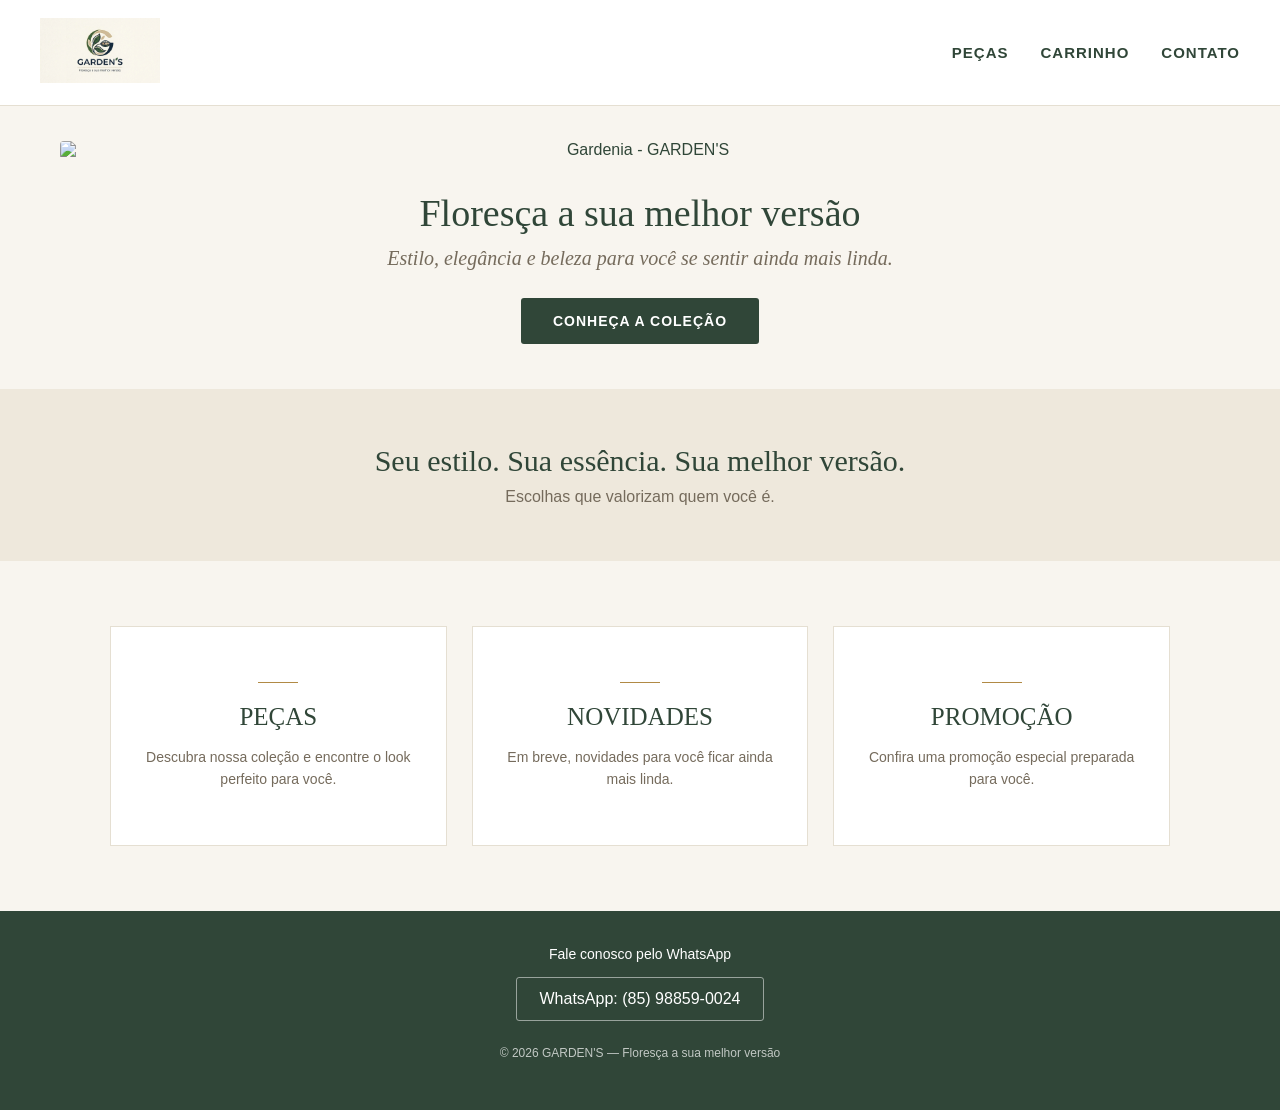
==== index.html @ 16fef8a5 "Update index.html" ====
<!DOCTYPE html>
<html lang="pt-BR">
<head>
    <meta charset="UTF-8">
    <meta name="viewport" content="width=device-width, initial-scale=1.0">

    <title>GARDEN'S | Floresça a sua melhor versão</title>

    <style>
        * {
            box-sizing: border-box;
            margin: 0;
            padding: 0;
        }

        body {
            font-family: Arial, Helvetica, sans-serif;
            background: #f8f5ef;
            color: #304638;
        }

        /* =========================
           CABEÇALHO
        ========================= */

        header {
            background: #ffffff;
            border-bottom: 1px solid #e5dfd2;
            padding: 18px 30px;
        }

        .header-container {
            max-width: 1200px;
            margin: auto;
            display: flex;
            align-items: center;
            justify-content: space-between;
            gap: 30px;
        }

        .logo {
            width: 120px;
            height: auto;
            object-fit: contain;
        }

        nav {
            display: flex;
            gap: 32px;
            align-items: center;
        }

        nav a {
            text-decoration: none;
            color: #304638;
            font-size: 15px;
            font-weight: bold;
            letter-spacing: 1px;
            transition: 0.3s;
        }

        nav a:hover {
            color: #b18a45;
        }

        /* =========================
           DESTAQUE PRINCIPAL
        ========================= */

        .hero {
            max-width: 1200px;
            margin: 35px auto 0;
            padding: 0 20px;
            text-align: center;
        }

        .hero-image {
            width: 100%;
            max-height: 650px;
            object-fit: cover;
            object-position: center;
            display: block;
            border-radius: 4px;
        }

        .hero-content {
            padding: 32px 20px 45px;
        }

        .hero-content h1 {
            font-family: Georgia, serif;
            font-size: 38px;
            font-weight: normal;
            color: #304638;
            margin-bottom: 12px;
        }

        .hero-content p {
            font-family: Georgia, serif;
            font-size: 20px;
            color: #756b5c;
            margin-bottom: 28px;
            font-style: italic;
        }

        .btn-colecao {
            display: inline-block;
            background: #304638;
            color: white;
            padding: 15px 32px;
            border-radius: 3px;
            text-decoration: none;
            font-size: 14px;
            font-weight: bold;
            letter-spacing: 1px;
            transition: 0.3s;
        }

        .btn-colecao:hover {
            background: #b18a45;
        }

        /* =========================
           FRASE DE ESTILO
        ========================= */

        .frase-estilo {
            text-align: center;
            padding: 55px 20px;
            background: #eee8dc;
        }

        .frase-estilo h2 {
            font-family: Georgia, serif;
            font-size: 30px;
            font-weight: normal;
            color: #304638;
            margin-bottom: 10px;
        }

        .frase-estilo p {
            font-size: 16px;
            color: #756b5c;
        }

        /* =========================
           CARDS
        ========================= */

        .cards-section {
            max-width: 1100px;
            margin: auto;
            padding: 65px 20px;
        }

        .cards {
            display: grid;
            grid-template-columns: repeat(3, 1fr);
            gap: 25px;
        }

        .card {
            background: #ffffff;
            border: 1px solid #e5dfd2;
            min-height: 220px;
            padding: 35px 25px;
            text-align: center;
            text-decoration: none;
            color: #304638;
            display: flex;
            flex-direction: column;
            justify-content: center;
            align-items: center;
            transition: 0.3s;
        }

        .card:hover {
            transform: translateY(-5px);
            box-shadow: 0 10px 25px rgba(0,0,0,0.08);
            border-color: #b18a45;
        }

        .card h3 {
            font-family: Georgia, serif;
            font-size: 25px;
            font-weight: normal;
            margin-bottom: 15px;
        }

        .card p {
            font-size: 14px;
            line-height: 1.6;
            color: #756b5c;
        }

        .card-detalhe {
            width: 40px;
            height: 1px;
            background: #b18a45;
            margin-bottom: 20px;
        }

        /* =========================
           RODAPÉ
        ========================= */

        footer {
            background: #304638;
            color: white;
            text-align: center;
            padding: 35px 20px;
        }

        footer p {
            margin-bottom: 15px;
            font-size: 14px;
        }

        .whatsapp {
            display: inline-block;
            color: white;
            text-decoration: none;
            border: 1px solid rgba(255,255,255,0.5);
            padding: 12px 22px;
            border-radius: 3px;
            transition: 0.3s;
        }

        .whatsapp:hover {
            background: #b18a45;
            border-color: #b18a45;
        }

        .copyright {
            margin-top: 25px;
            font-size: 12px;
            opacity: 0.7;
        }

        /* =========================
           CELULAR
        ========================= */

        @media (max-width: 700px) {

            header {
                padding: 15px 20px;
            }

            .header-container {
                flex-direction: column;
                gap: 15px;
            }

            .logo {
                width: 100px;
            }

            nav {
                gap: 20px;
            }

            nav a {
                font-size: 13px;
            }

            .hero {
                margin-top: 20px;
                padding: 0 12px;
            }

            .hero-image {
                max-height: 500px;
            }

            .hero-content {
                padding: 28px 10px 40px;
            }

            .hero-content h1 {
                font-size: 30px;
            }

            .hero-content p {
                font-size: 18px;
            }

            .frase-estilo {
                padding: 45px 20px;
            }

            .frase-estilo h2 {
                font-size: 25px;
            }

            .cards {
                grid-template-columns: 1fr;
                gap: 18px;
            }

            .cards-section {
                padding: 45px 20px;
            }

            .card {
                min-height: 180px;
            }
        }
    </style>
</head>

<body>

    <!-- =========================
         TOPO
    ========================= -->

    <header>
        <div class="header-container">

            <a href="index.html">
                <img src="logo.jpg" alt="GARDEN'S" class="logo">
            </a>

            <nav>
                <a href="pecas.html">PEÇAS</a>
                <a href="carinho.html">CARRINHO</a>
                <a href="contato.html">CONTATO</a>
            </nav>

        </div>
    </header>


    <!-- =========================
         IMAGEM DA DONA DA LOJA
    ========================= -->

    <main>

        <section class="hero">

            <img
                src="gardenia.JPG"
                alt="Gardenia - GARDEN'S"
                class="hero-image"
            >

            <div class="hero-content">

                <h1>Floresça a sua melhor versão</h1>

                <p>
                    Estilo, elegância e beleza para você se sentir ainda mais linda.
                </p>

                <a href="pecas.html" class="btn-colecao">
                    CONHEÇA A COLEÇÃO
                </a>

            </div>

        </section>


        <!-- =========================
             FRASE DE ESTILO
        ========================= -->

        <section class="frase-estilo">

            <h2>Seu estilo. Sua essência. Sua melhor versão.</h2>

            <p>
                Escolhas que valorizam quem você é.
            </p>

        </section>


        <!-- =========================
             CARDS
        ========================= -->

        <section class="cards-section">

            <div class="cards">

                <!-- CARD PEÇAS -->

                <a href="pecas.html" class="card">

                    <div class="card-detalhe"></div>

                    <h3>PEÇAS</h3>

                    <p>
                        Descubra nossa coleção e encontre o look perfeito para você.
                    </p>

                </a>


                <!-- CARD NOVIDADES -->

                <a href="novidades.html" class="card">

                    <div class="card-detalhe"></div>

                    <h3>NOVIDADES</h3>

                    <p>
                        Em breve, novidades para você ficar ainda mais linda.
                    </p>

                </a>


                <!-- CARD PROMOÇÃO -->

                <a href="promocao.html" class="card">

                    <div class="card-detalhe"></div>

                    <h3>PROMOÇÃO</h3>

                    <p>
                        Confira uma promoção especial preparada para você.
                    </p>

                </a>

            </div>

        </section>

    </main>


    <!-- =========================
         RODAPÉ
    ========================= -->

    <footer>

        <p>Fale conosco pelo WhatsApp</p>

        <a
            href="https://wa.me/5585988590024"
            target="_blank"
            class="whatsapp"
        >
            WhatsApp: (85) 98859-0024
        </a>

        <p class="copyright">
            © 2026 GARDEN'S — Floresça a sua melhor versão
        </p>

    </footer>

</body>
</html>
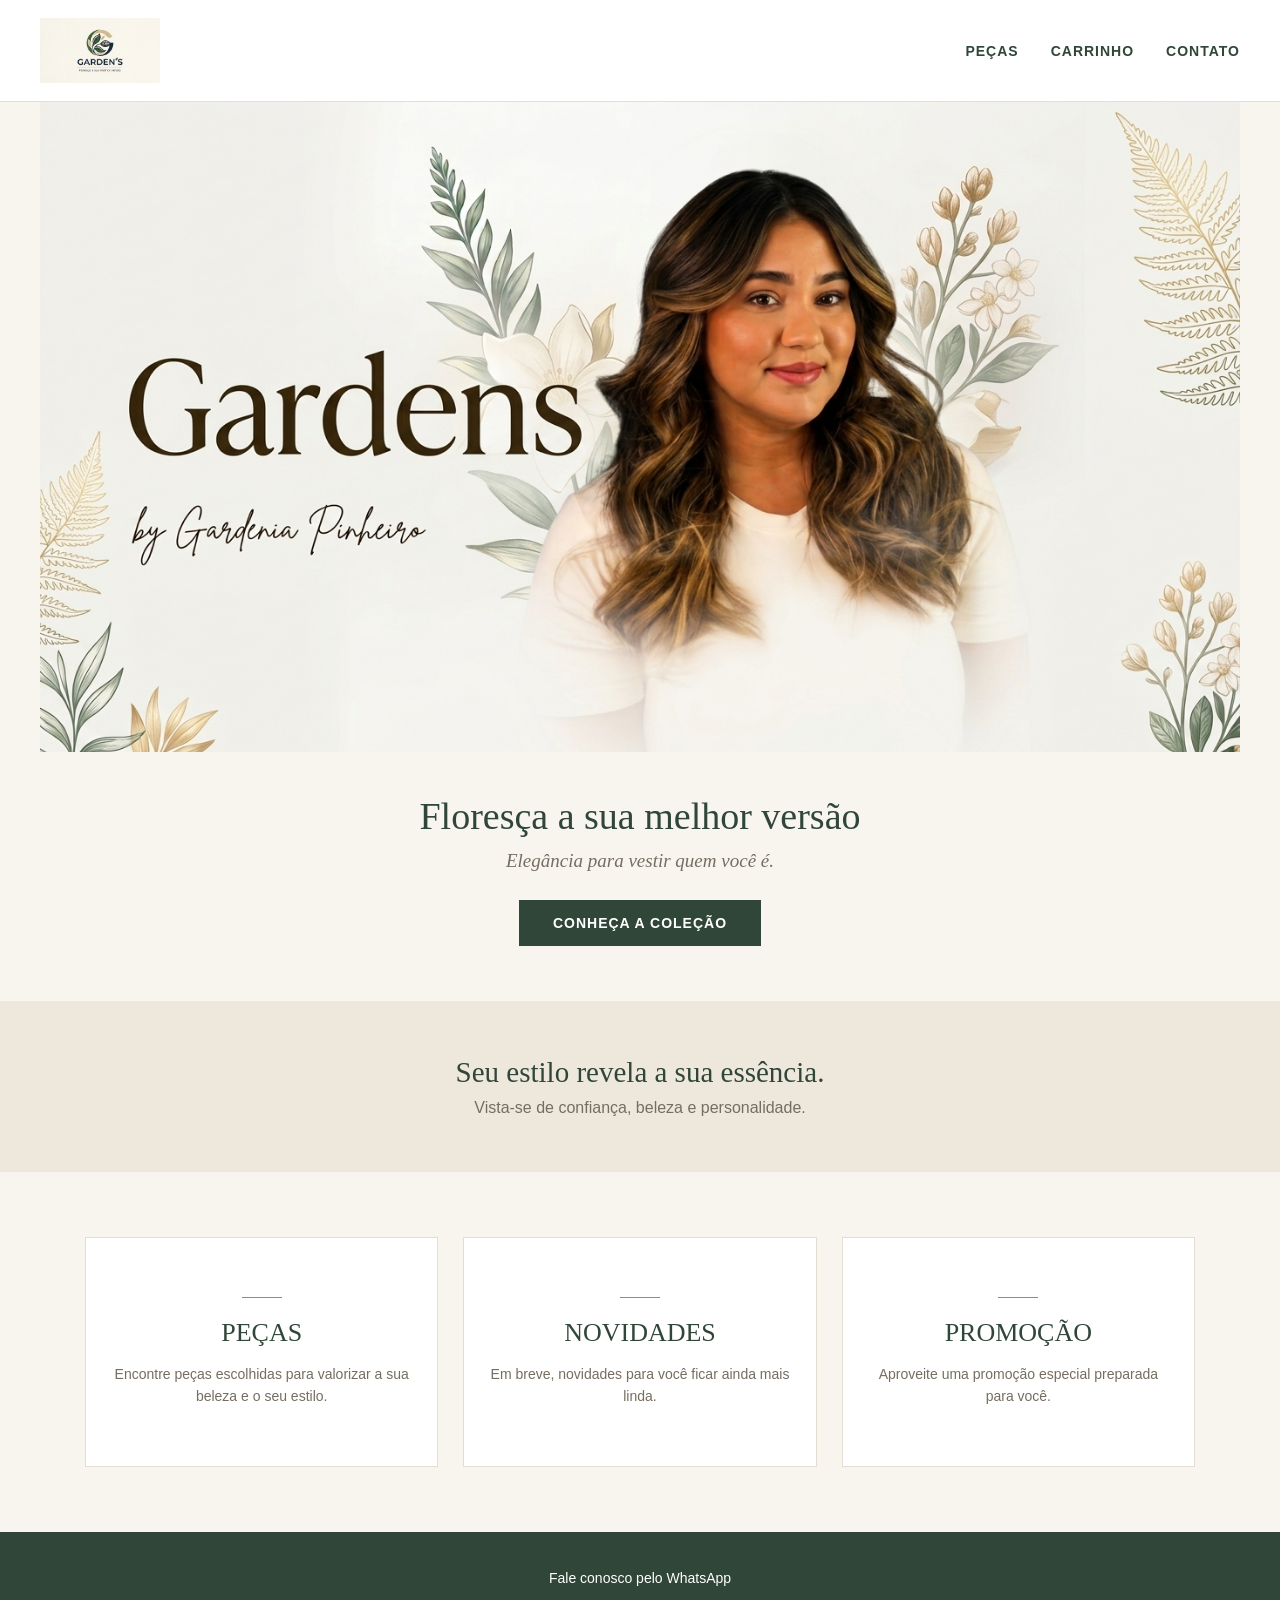
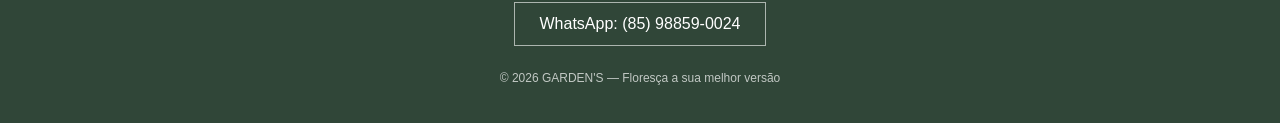
==== commit 179c5f9f: "Update index.html" ====
--- a/index.html
+++ b/index.html
@@ -25,90 +25,32 @@
 
         header {
             background: #ffffff;
-            border-bottom: 1px solid #e5dfd2;
+            border-bottom: 1px solid #e4dfd5;
             padding: 18px 30px;
         }
 
-        .header-container {
+        .topo {
             max-width: 1200px;
             margin: auto;
             display: flex;
             align-items: center;
             justify-content: space-between;
-            gap: 30px;
         }
 
         .logo {
             width: 120px;
             height: auto;
-            object-fit: contain;
+            display: block;
         }
 
         nav {
             display: flex;
+            align-items: center;
             gap: 32px;
-            align-items: center;
         }
 
         nav a {
-            text-decoration: none;
             color: #304638;
-            font-size: 15px;
-            font-weight: bold;
-            letter-spacing: 1px;
-            transition: 0.3s;
-        }
-
-        nav a:hover {
-            color: #b18a45;
-        }
-
-        /* =========================
-           DESTAQUE PRINCIPAL
-        ========================= */
-
-        .hero {
-            max-width: 1200px;
-            margin: 35px auto 0;
-            padding: 0 20px;
-            text-align: center;
-        }
-
-        .hero-image {
-            width: 100%;
-            max-height: 650px;
-            object-fit: cover;
-            object-position: center;
-            display: block;
-            border-radius: 4px;
-        }
-
-        .hero-content {
-            padding: 32px 20px 45px;
-        }
-
-        .hero-content h1 {
-            font-family: Georgia, serif;
-            font-size: 38px;
-            font-weight: normal;
-            color: #304638;
-            margin-bottom: 12px;
-        }
-
-        .hero-content p {
-            font-family: Georgia, serif;
-            font-size: 20px;
-            color: #756b5c;
-            margin-bottom: 28px;
-            font-style: italic;
-        }
-
-        .btn-colecao {
-            display: inline-block;
-            background: #304638;
-            color: white;
-            padding: 15px 32px;
-            border-radius: 3px;
             text-decoration: none;
             font-size: 14px;
             font-weight: bold;
@@ -116,39 +58,98 @@
             transition: 0.3s;
         }
 
-        .btn-colecao:hover {
-            background: #b18a45;
+        nav a:hover {
+            color: #b08a45;
+        }
+
+        /* =========================
+           IMAGEM PRINCIPAL
+        ========================= */
+
+        .hero {
+            width: 100%;
+            text-align: center;
+            background: #f8f5ef;
+        }
+
+        .hero img {
+            width: 100%;
+            max-width: 1200px;
+            height: 650px;
+            object-fit: cover;
+            object-position: center;
+            display: block;
+            margin: 0 auto;
+        }
+
+        /* =========================
+           CHAMADA
+        ========================= */
+
+        .apresentacao {
+            text-align: center;
+            padding: 42px 20px 55px;
+        }
+
+        .apresentacao h1 {
+            font-family: Georgia, "Times New Roman", serif;
+            font-size: 38px;
+            font-weight: normal;
+            margin-bottom: 12px;
+        }
+
+        .apresentacao p {
+            font-family: Georgia, "Times New Roman", serif;
+            font-size: 19px;
+            font-style: italic;
+            color: #756d61;
+            margin-bottom: 28px;
+        }
+
+        .botao {
+            display: inline-block;
+            background: #304638;
+            color: #ffffff;
+            text-decoration: none;
+            padding: 15px 34px;
+            font-size: 14px;
+            font-weight: bold;
+            letter-spacing: 1px;
+            transition: 0.3s;
+        }
+
+        .botao:hover {
+            background: #b08a45;
         }
 
         /* =========================
            FRASE DE ESTILO
         ========================= */
 
-        .frase-estilo {
+        .estilo {
             text-align: center;
+            background: #eee8dc;
             padding: 55px 20px;
-            background: #eee8dc;
-        }
-
-        .frase-estilo h2 {
-            font-family: Georgia, serif;
-            font-size: 30px;
+        }
+
+        .estilo h2 {
+            font-family: Georgia, "Times New Roman", serif;
+            font-size: 29px;
             font-weight: normal;
-            color: #304638;
             margin-bottom: 10px;
         }
 
-        .frase-estilo p {
+        .estilo p {
+            color: #756d61;
             font-size: 16px;
-            color: #756b5c;
         }
 
         /* =========================
            CARDS
         ========================= */
 
-        .cards-section {
-            max-width: 1100px;
+        .cards-area {
+            max-width: 1150px;
             margin: auto;
             padding: 65px 20px;
         }
@@ -160,44 +161,47 @@
         }
 
         .card {
+            min-height: 230px;
             background: #ffffff;
-            border: 1px solid #e5dfd2;
-            min-height: 220px;
-            padding: 35px 25px;
-            text-align: center;
+            border: 1px solid #e3ddd2;
             text-decoration: none;
             color: #304638;
+
             display: flex;
             flex-direction: column;
+            align-items: center;
             justify-content: center;
-            align-items: center;
+
+            text-align: center;
+            padding: 30px 25px;
+
             transition: 0.3s;
         }
 
         .card:hover {
             transform: translateY(-5px);
-            box-shadow: 0 10px 25px rgba(0,0,0,0.08);
-            border-color: #b18a45;
+            border-color: #b08a45;
+            box-shadow: 0 10px 25px rgba(0, 0, 0, 0.08);
+        }
+
+        .linha {
+            width: 40px;
+            height: 1px;
+            background: #b08a45;
+            margin-bottom: 20px;
         }
 
         .card h3 {
-            font-family: Georgia, serif;
-            font-size: 25px;
+            font-family: Georgia, "Times New Roman", serif;
+            font-size: 26px;
             font-weight: normal;
             margin-bottom: 15px;
         }
 
         .card p {
+            color: #756d61;
             font-size: 14px;
             line-height: 1.6;
-            color: #756b5c;
-        }
-
-        .card-detalhe {
-            width: 40px;
-            height: 1px;
-            background: #b18a45;
-            margin-bottom: 20px;
         }
 
         /* =========================
@@ -206,33 +210,33 @@
 
         footer {
             background: #304638;
-            color: white;
+            color: #ffffff;
             text-align: center;
-            padding: 35px 20px;
+            padding: 38px 20px;
         }
 
         footer p {
-            margin-bottom: 15px;
             font-size: 14px;
+            margin-bottom: 16px;
         }
 
         .whatsapp {
             display: inline-block;
-            color: white;
+            color: #ffffff;
             text-decoration: none;
-            border: 1px solid rgba(255,255,255,0.5);
-            padding: 12px 22px;
-            border-radius: 3px;
+            border: 1px solid rgba(255,255,255,0.6);
+            padding: 12px 24px;
             transition: 0.3s;
         }
 
         .whatsapp:hover {
-            background: #b18a45;
-            border-color: #b18a45;
+            background: #b08a45;
+            border-color: #b08a45;
         }
 
         .copyright {
             margin-top: 25px;
+            margin-bottom: 0;
             font-size: 12px;
             opacity: 0.7;
         }
@@ -244,12 +248,12 @@
         @media (max-width: 700px) {
 
             header {
-                padding: 15px 20px;
-            }
-
-            .header-container {
+                padding: 15px 18px;
+            }
+
+            .topo {
                 flex-direction: column;
-                gap: 15px;
+                gap: 16px;
             }
 
             .logo {
@@ -261,36 +265,35 @@
             }
 
             nav a {
-                font-size: 13px;
-            }
-
-            .hero {
-                margin-top: 20px;
-                padding: 0 12px;
-            }
-
-            .hero-image {
-                max-height: 500px;
-            }
-
-            .hero-content {
-                padding: 28px 10px 40px;
-            }
-
-            .hero-content h1 {
-                font-size: 30px;
-            }
-
-            .hero-content p {
-                font-size: 18px;
-            }
-
-            .frase-estilo {
+                font-size: 12px;
+            }
+
+            .hero img {
+                height: 500px;
+            }
+
+            .apresentacao {
+                padding: 35px 18px 45px;
+            }
+
+            .apresentacao h1 {
+                font-size: 29px;
+            }
+
+            .apresentacao p {
+                font-size: 17px;
+            }
+
+            .estilo {
                 padding: 45px 20px;
             }
 
-            .frase-estilo h2 {
+            .estilo h2 {
                 font-size: 25px;
+            }
+
+            .cards-area {
+                padding: 45px 20px;
             }
 
             .cards {
@@ -298,12 +301,12 @@
                 gap: 18px;
             }
 
-            .cards-section {
-                padding: 45px 20px;
-            }
-
             .card {
-                min-height: 180px;
+                min-height: 190px;
+            }
+
+            footer {
+                padding: 32px 20px;
             }
         }
     </style>
@@ -311,12 +314,10 @@
 
 <body>
 
-    <!-- =========================
-         TOPO
-    ========================= -->
+    <!-- TOPO -->
 
     <header>
-        <div class="header-container">
+        <div class="topo">
 
             <a href="index.html">
                 <img src="logo.jpg" alt="GARDEN'S" class="logo">
@@ -332,122 +333,118 @@
     </header>
 
 
-    <!-- =========================
-         IMAGEM DA DONA DA LOJA
-    ========================= -->
-
-    <main>
-
-        <section class="hero">
-
-            <img
-                src="gardenia.JPG"
-                alt="Gardenia - GARDEN'S"
-                class="hero-image"
-            >
-
-            <div class="hero-content">
-
-                <h1>Floresça a sua melhor versão</h1>
+    <!-- FOTO GRANDE DA DONA DA LOJA -->
+
+    <section class="hero">
+
+        <img
+            src="gardenia.jpg"
+            alt="Gardenia - GARDEN'S"
+        >
+
+    </section>
+
+
+    <!-- APRESENTAÇÃO -->
+
+    <section class="apresentacao">
+
+        <h1>Floresça a sua melhor versão</h1>
+
+        <p>
+            Elegância para vestir quem você é.
+        </p>
+
+        <a href="pecas.html" class="botao">
+            CONHEÇA A COLEÇÃO
+        </a>
+
+    </section>
+
+
+    <!-- FRASE DE ESTILO -->
+
+    <section class="estilo">
+
+        <h2>Seu estilo revela a sua essência.</h2>
+
+        <p>
+            Vista-se de confiança, beleza e personalidade.
+        </p>
+
+    </section>
+
+
+    <!-- CARDS -->
+
+    <section class="cards-area">
+
+        <div class="cards">
+
+            <!-- PEÇAS -->
+
+            <a href="pecas.html" class="card">
+
+                <div class="linha"></div>
+
+                <h3>PEÇAS</h3>
 
                 <p>
-                    Estilo, elegância e beleza para você se sentir ainda mais linda.
+                    Encontre peças escolhidas para valorizar
+                    a sua beleza e o seu estilo.
                 </p>
 
-                <a href="pecas.html" class="btn-colecao">
-                    CONHEÇA A COLEÇÃO
-                </a>
-
-            </div>
-
-        </section>
-
-
-        <!-- =========================
-             FRASE DE ESTILO
-        ========================= -->
-
-        <section class="frase-estilo">
-
-            <h2>Seu estilo. Sua essência. Sua melhor versão.</h2>
-
-            <p>
-                Escolhas que valorizam quem você é.
-            </p>
-
-        </section>
-
-
-        <!-- =========================
-             CARDS
-        ========================= -->
-
-        <section class="cards-section">
-
-            <div class="cards">
-
-                <!-- CARD PEÇAS -->
-
-                <a href="pecas.html" class="card">
-
-                    <div class="card-detalhe"></div>
-
-                    <h3>PEÇAS</h3>
-
-                    <p>
-                        Descubra nossa coleção e encontre o look perfeito para você.
-                    </p>
-
-                </a>
-
-
-                <!-- CARD NOVIDADES -->
-
-                <a href="novidades.html" class="card">
-
-                    <div class="card-detalhe"></div>
-
-                    <h3>NOVIDADES</h3>
-
-                    <p>
-                        Em breve, novidades para você ficar ainda mais linda.
-                    </p>
-
-                </a>
-
-
-                <!-- CARD PROMOÇÃO -->
-
-                <a href="promocao.html" class="card">
-
-                    <div class="card-detalhe"></div>
-
-                    <h3>PROMOÇÃO</h3>
-
-                    <p>
-                        Confira uma promoção especial preparada para você.
-                    </p>
-
-                </a>
-
-            </div>
-
-        </section>
-
-    </main>
-
-
-    <!-- =========================
-         RODAPÉ
-    ========================= -->
+            </a>
+
+
+            <!-- NOVIDADES -->
+
+            <a href="novidades.html" class="card">
+
+                <div class="linha"></div>
+
+                <h3>NOVIDADES</h3>
+
+                <p>
+                    Em breve, novidades para você ficar
+                    ainda mais linda.
+                </p>
+
+            </a>
+
+
+            <!-- PROMOÇÃO -->
+
+            <a href="promocao.html" class="card">
+
+                <div class="linha"></div>
+
+                <h3>PROMOÇÃO</h3>
+
+                <p>
+                    Aproveite uma promoção especial
+                    preparada para você.
+                </p>
+
+            </a>
+
+        </div>
+
+    </section>
+
+
+    <!-- RODAPÉ -->
 
     <footer>
 
-        <p>Fale conosco pelo WhatsApp</p>
+        <p>
+            Fale conosco pelo WhatsApp
+        </p>
 
         <a
             href="https://wa.me/5585988590024"
             target="_blank"
+            rel="noopener noreferrer"
             class="whatsapp"
         >
             WhatsApp: (85) 98859-0024
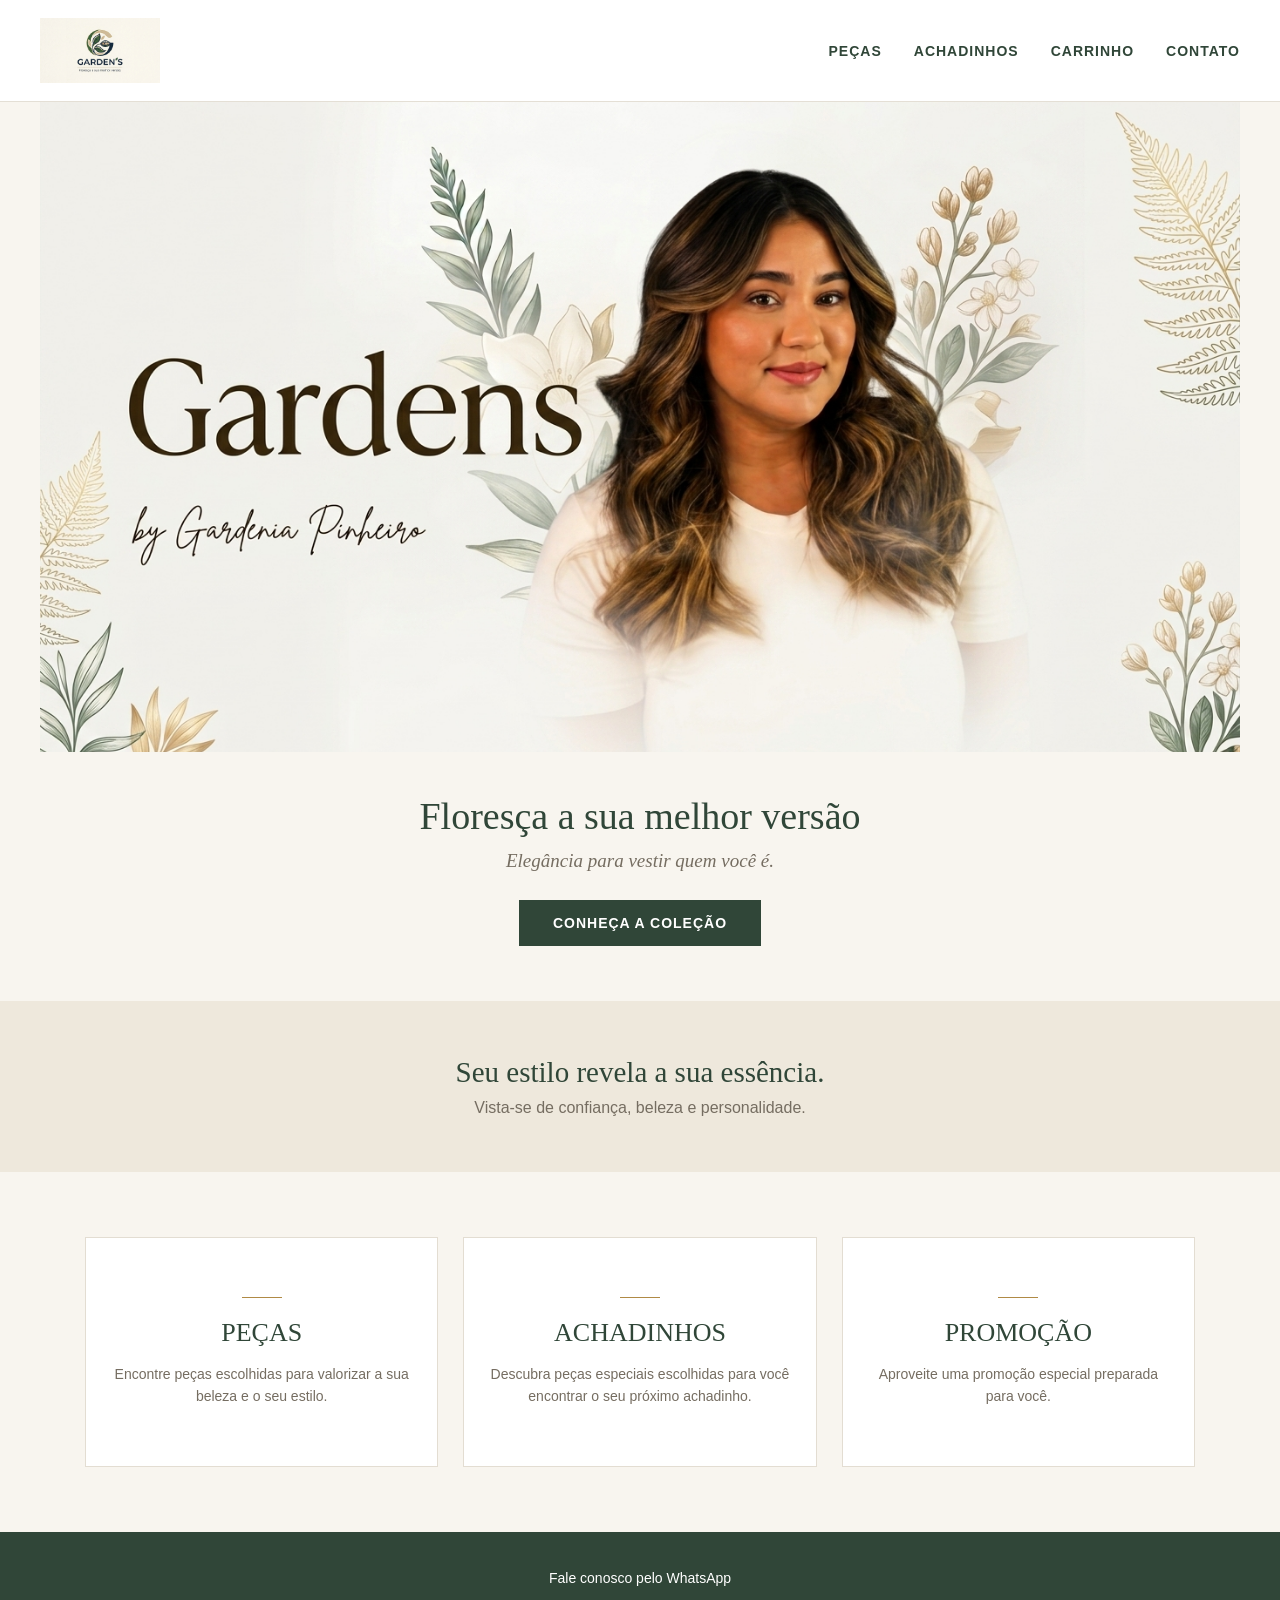
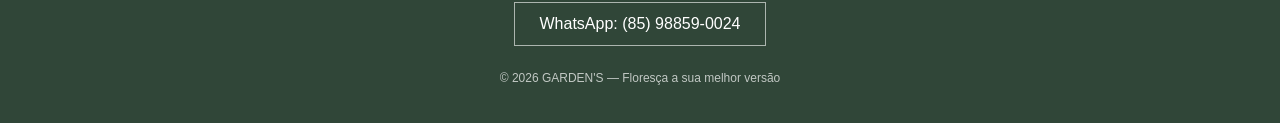
==== commit f4932d1d: "Rename NOVIDADES section to ACHADINHOS" ====
--- a/index.html
+++ b/index.html
@@ -269,8 +269,11 @@
             }
 
             .hero img {
-                height: 500px;
-            }
+    width: 100%;
+    height: auto;
+    object-fit: contain;
+    object-position: center;
+}
 
             .apresentacao {
                 padding: 35px 18px 45px;
@@ -325,6 +328,7 @@
 
             <nav>
                 <a href="pecas.html">PEÇAS</a>
+                 <a href="achadinhos.html">ACHADINHOS</a>
                 <a href="carinho.html">CARRINHO</a>
                 <a href="contato.html">CONTATO</a>
             </nav>
@@ -397,21 +401,20 @@
             </a>
 
 
-            <!-- NOVIDADES -->
-
-            <a href="novidades.html" class="card">
-
-                <div class="linha"></div>
-
-                <h3>NOVIDADES</h3>
-
-                <p>
-                    Em breve, novidades para você ficar
-                    ainda mais linda.
-                </p>
-
-            </a>
-
+           <!-- ACHADINHOS -->
+
+<a href="achadinhos.html" class="card">
+
+    <div class="linha"></div>
+
+    <h3>ACHADINHOS</h3>
+
+    <p>
+        Descubra peças especiais escolhidas
+        para você encontrar o seu próximo achadinho.
+    </p>
+
+</a>
 
             <!-- PROMOÇÃO -->
 
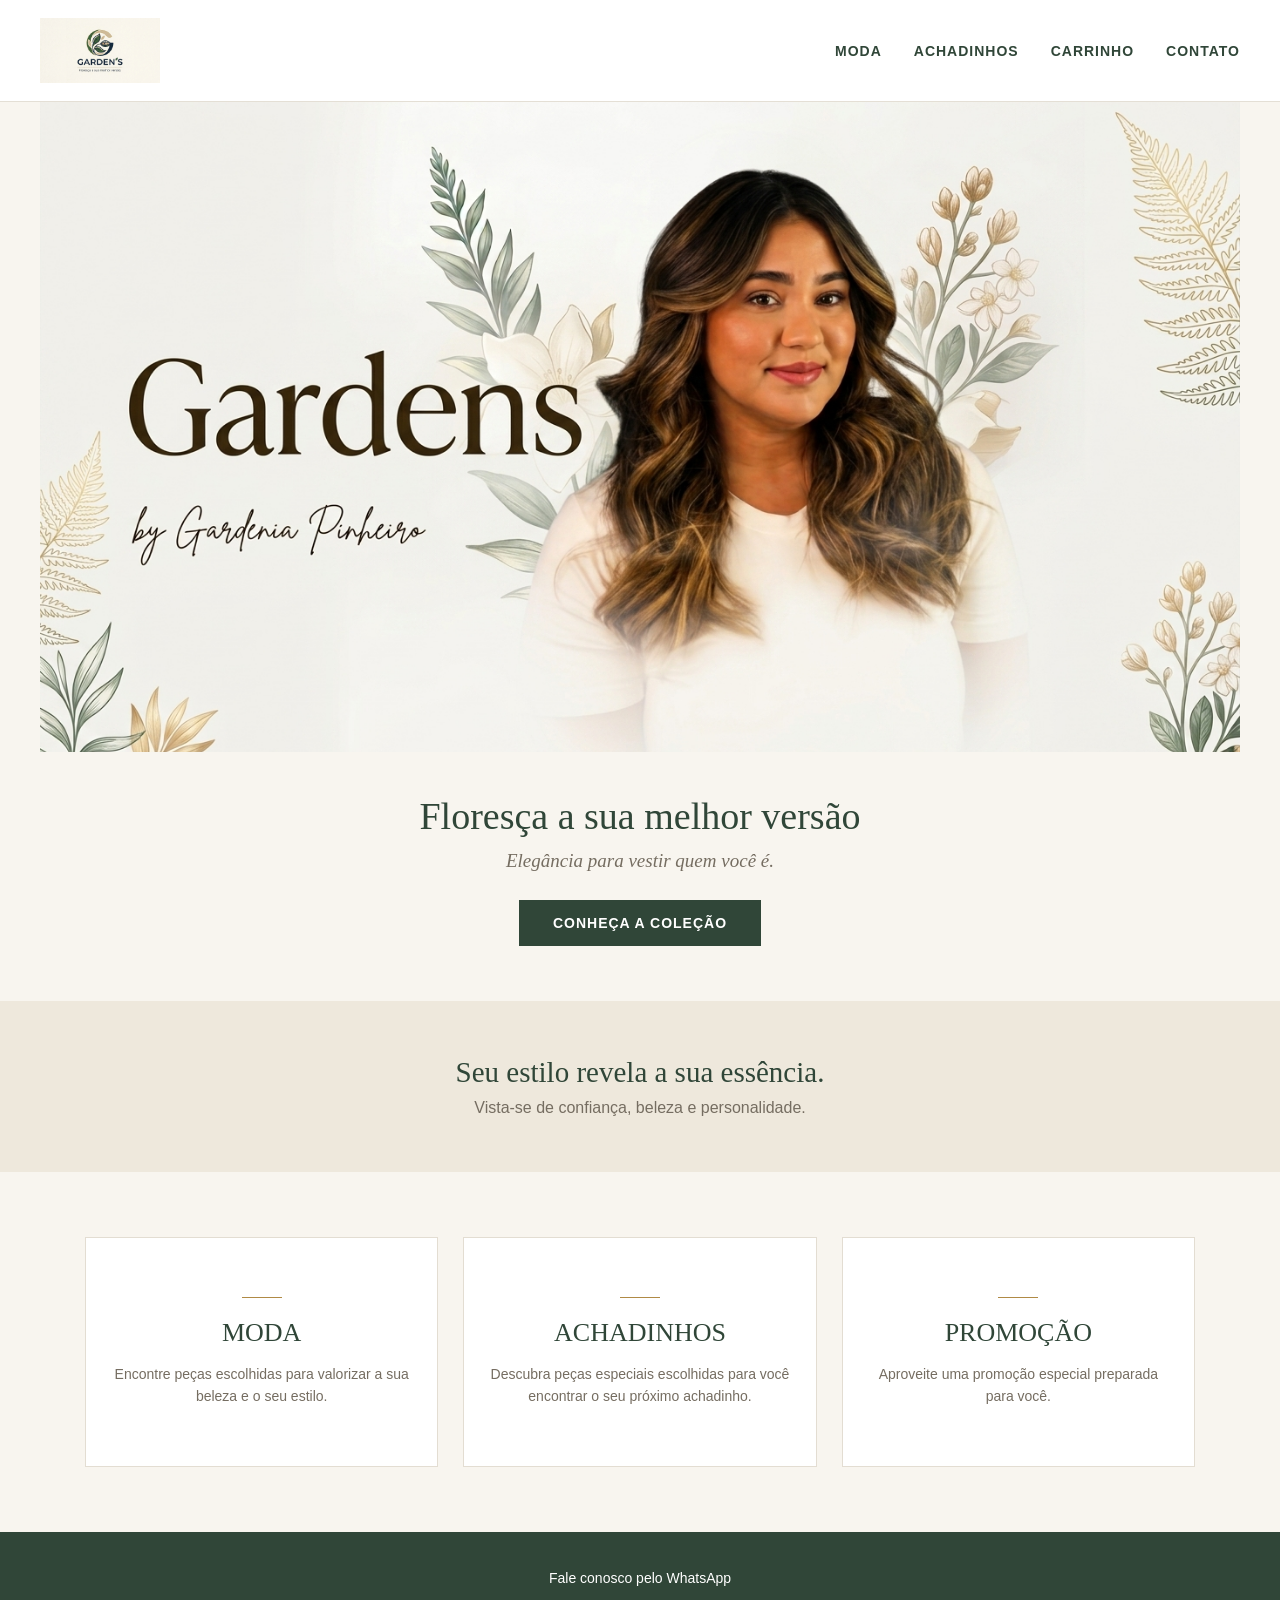
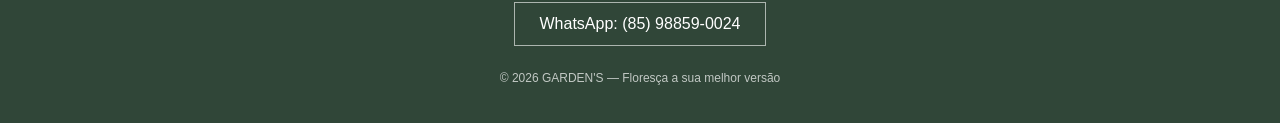
==== commit 5f4ac349: "Change 'PEÇAS' to 'MODA' in navigation and section" ====
--- a/index.html
+++ b/index.html
@@ -327,7 +327,7 @@
             </a>
 
             <nav>
-                <a href="pecas.html">PEÇAS</a>
+                <a href="pecas.html">MODA</a>
                  <a href="achadinhos.html">ACHADINHOS</a>
                 <a href="carinho.html">CARRINHO</a>
                 <a href="contato.html">CONTATO</a>
@@ -391,7 +391,7 @@
 
                 <div class="linha"></div>
 
-                <h3>PEÇAS</h3>
+                <h3>MODA</h3>
 
                 <p>
                     Encontre peças escolhidas para valorizar
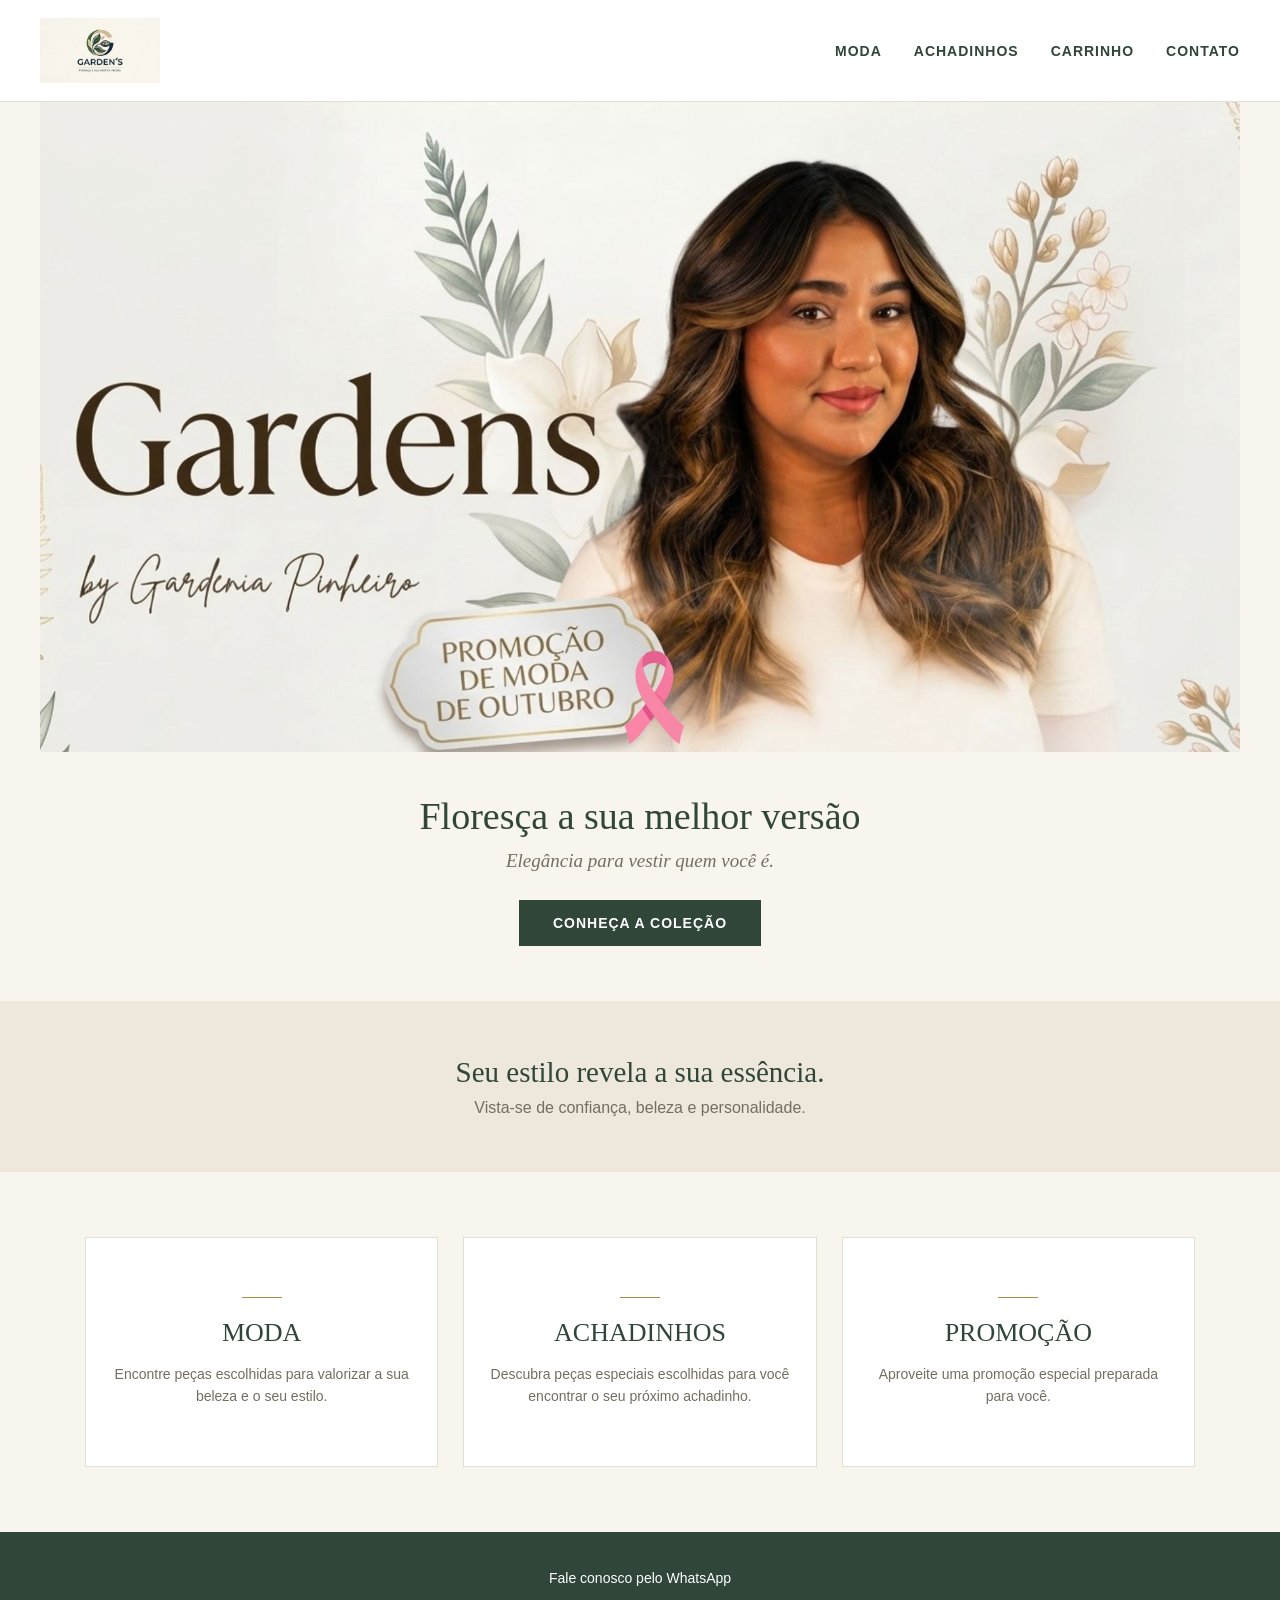
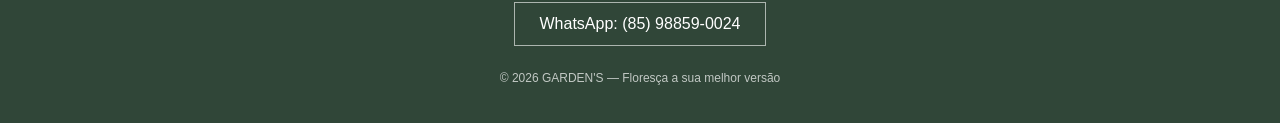
==== commit 79c9562d: "Update image source in hero section" ====
--- a/index.html
+++ b/index.html
@@ -342,7 +342,7 @@
     <section class="hero">
 
         <img
-            src="gardenia.jpg"
+            src="promoçãooutubro.jpg"
             alt="Gardenia - GARDEN'S"
         >
 
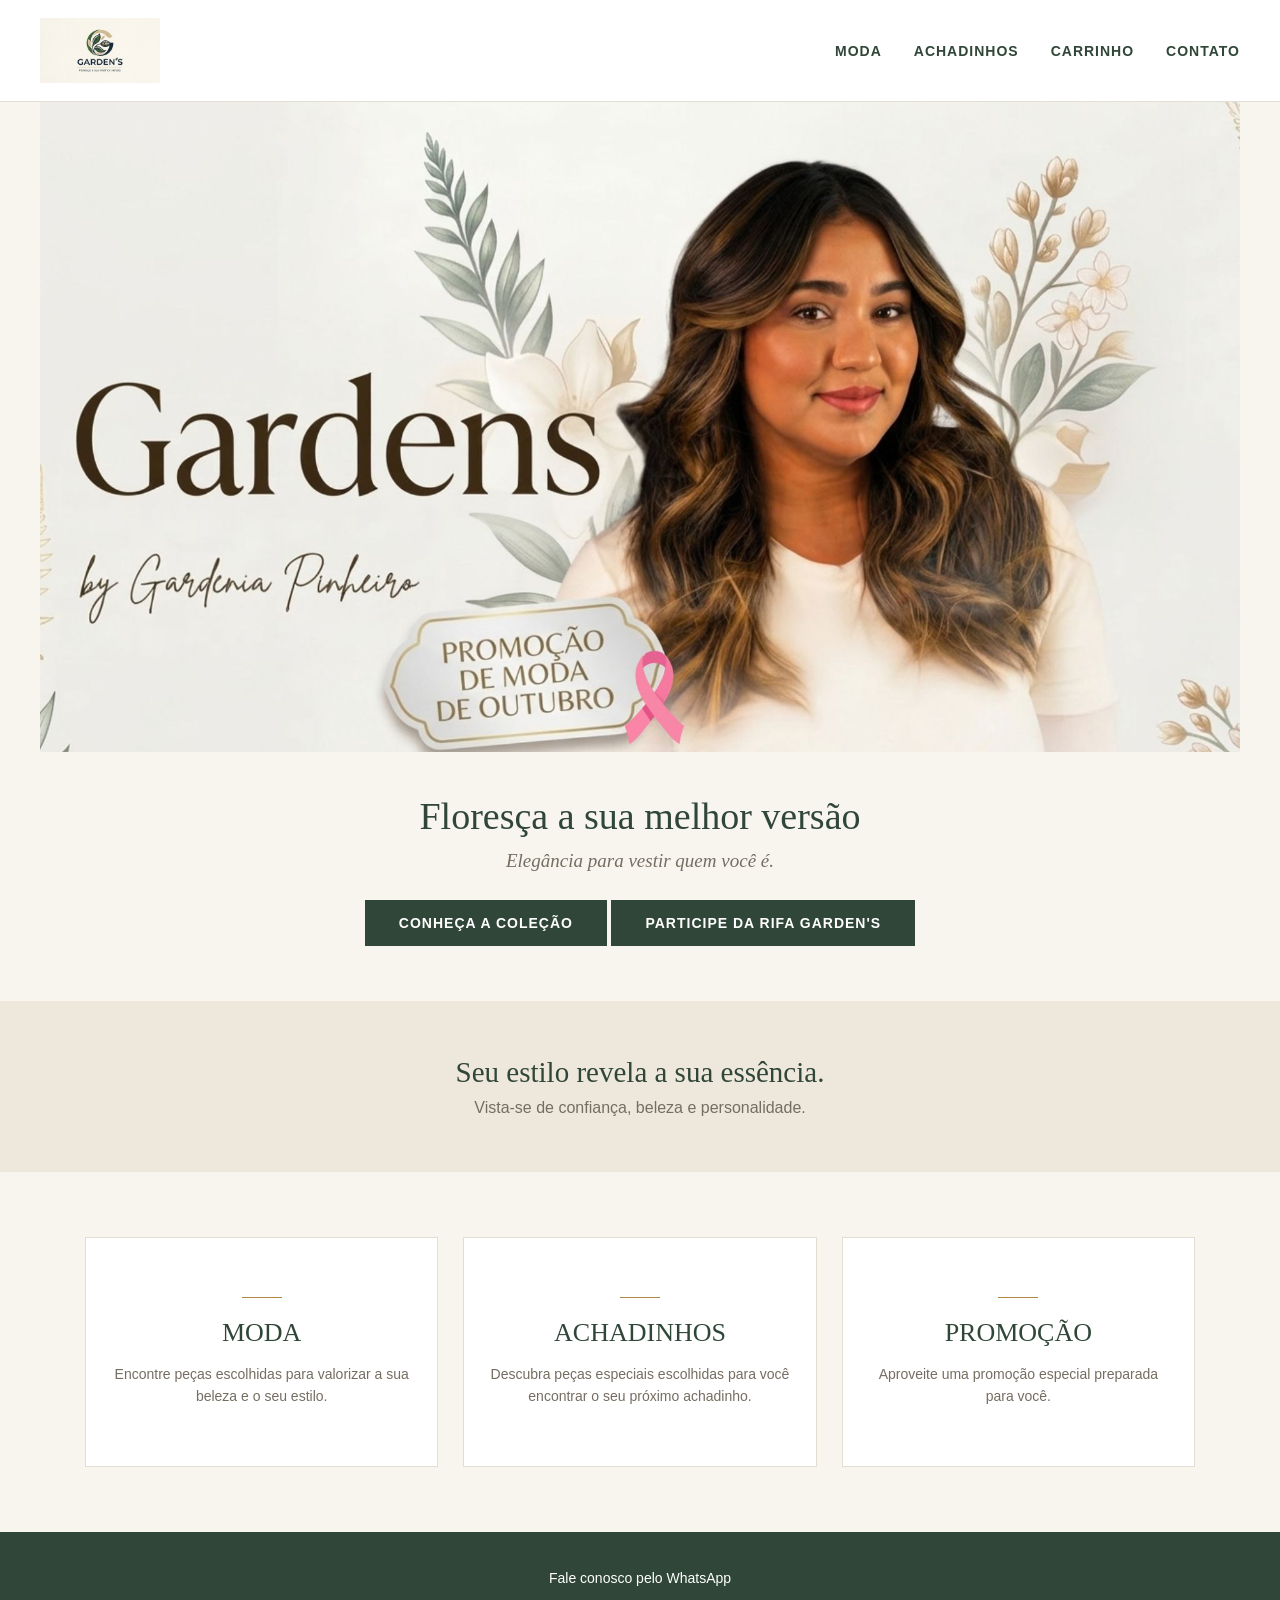
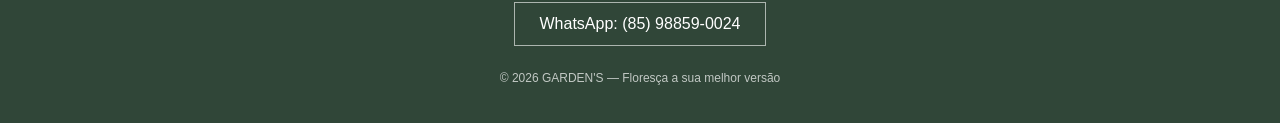
==== commit 1178eb3e: "Update index.html" ====
--- a/index.html
+++ b/index.html
@@ -360,8 +360,12 @@
         </p>
 
         <a href="pecas.html" class="botao">
-            CONHEÇA A COLEÇÃO
-        </a>
+    CONHEÇA A COLEÇÃO
+</a>
+
+<a href="rifa.html" class="botao botao-rifa">
+    PARTICIPE DA RIFA GARDEN'S
+</a>
 
     </section>
 
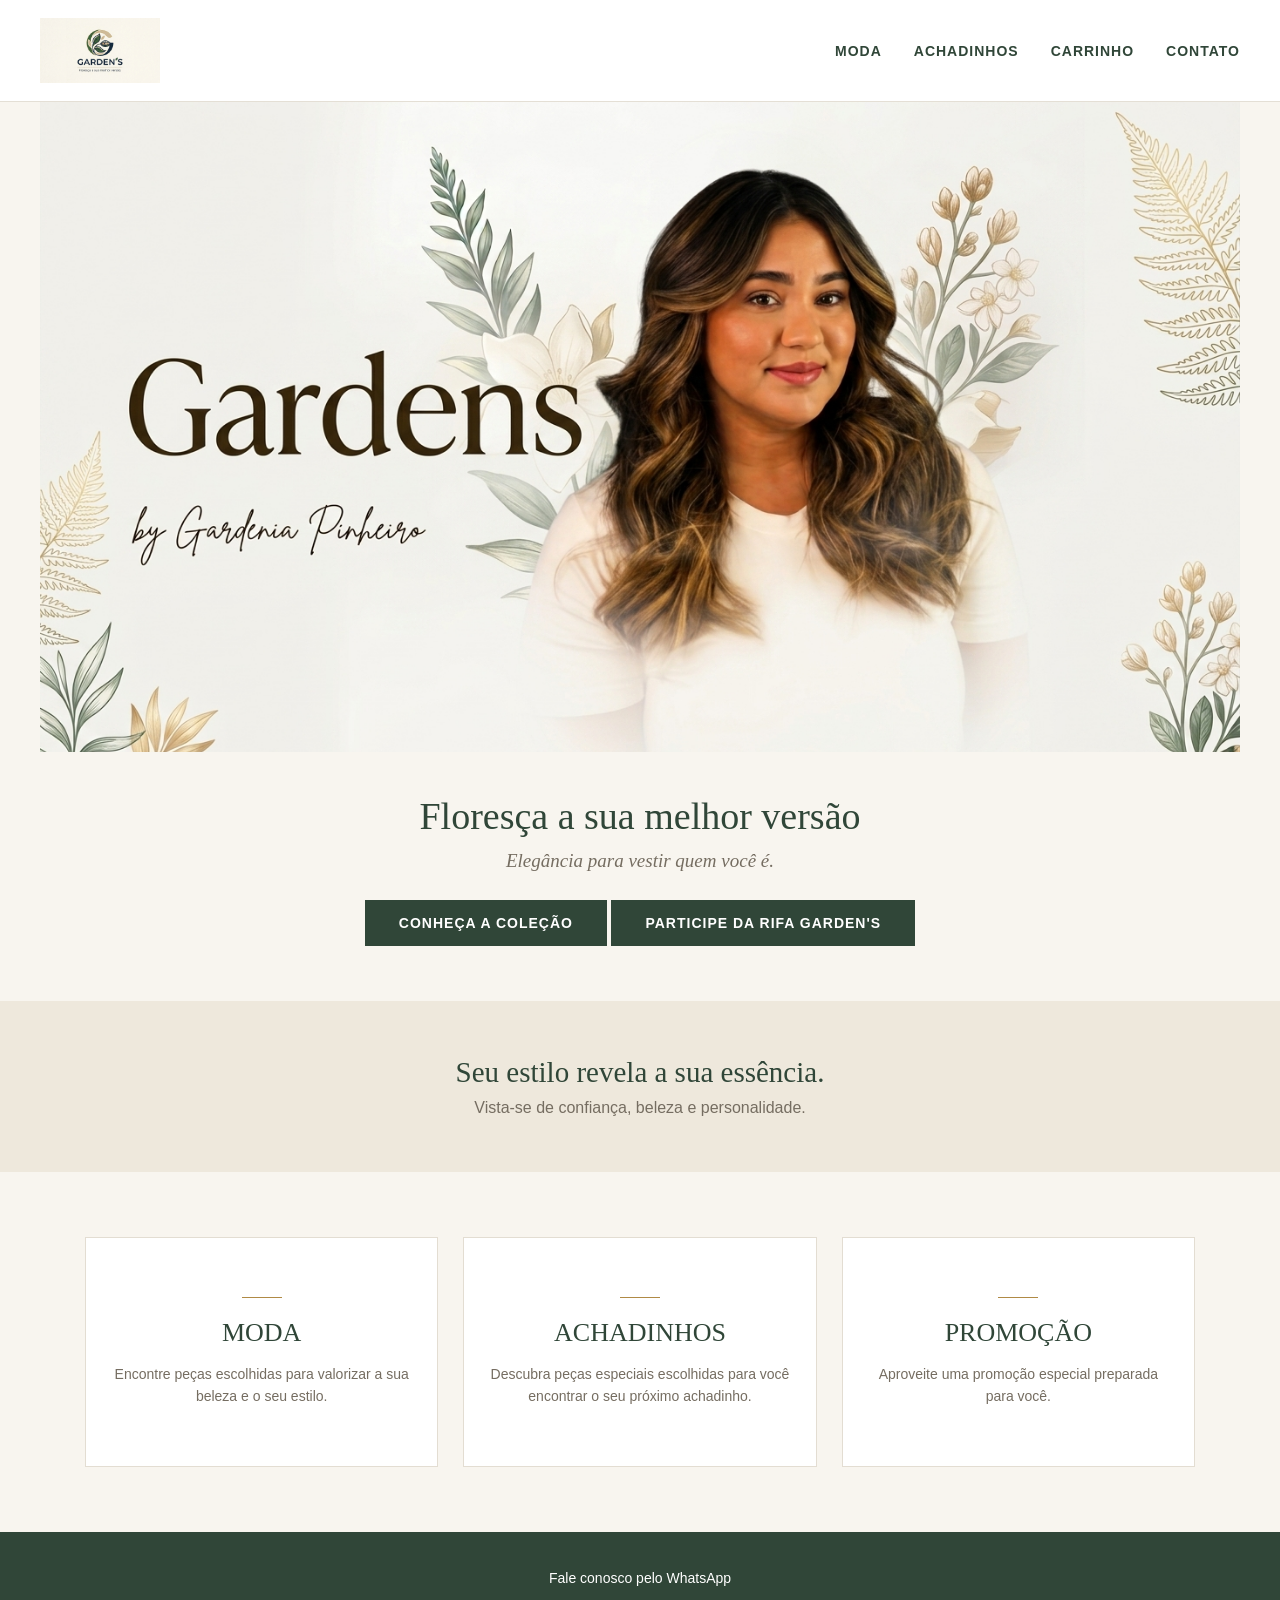
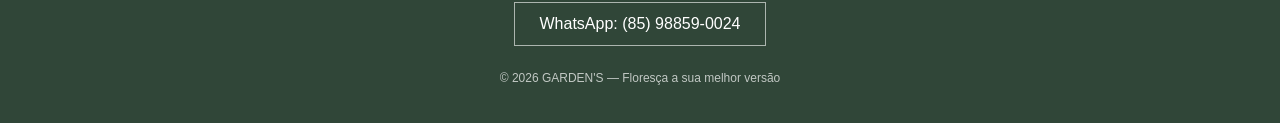
==== commit 65281c35: "Update hero image source in index.html" ====
--- a/index.html
+++ b/index.html
@@ -341,12 +341,12 @@
 
     <section class="hero">
 
-        <img
-            src="promoçãooutubro.jpg"
-            alt="Gardenia - GARDEN'S"
-        >
-
-    </section>
+    <img
+        src="gardenia.jpg"
+        alt="Gardenia - GARDEN'S"
+    >
+
+</section>
 
 
     <!-- APRESENTAÇÃO -->
